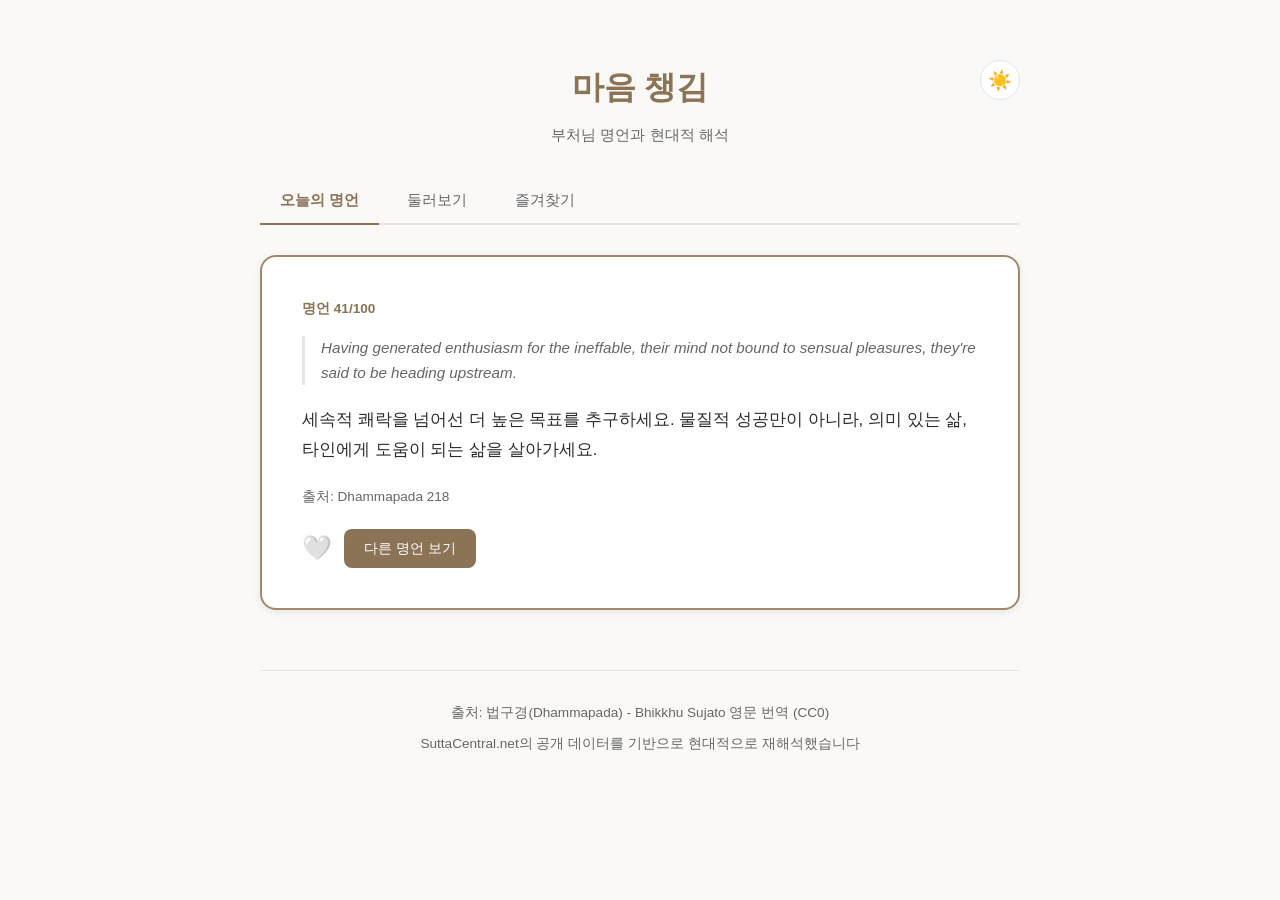
==== index.html @ 6ee881f9 "Add files via upload" ====
<!DOCTYPE html>
<html lang="ko">
<head>
    <meta charset="UTF-8">
    <meta name="viewport" content="width=device-width, initial-scale=1.0">
    <title>마음 챙김 - 부처님 명언</title>
    <meta name="description" content="매일 새로운 부처님 명언으로 마음을 챙기세요">
    <link rel="stylesheet" href="style.css">
</head>
<body>
    <div class="container">
        <header>
            <h1>마음 챙김</h1>
            <p class="subtitle">부처님 명언과 현대적 해석</p>
            <div class="header-controls">
                <button id="dark-mode-toggle" class="icon-btn" aria-label="다크모드 전환">
                    <span class="sun">☀️</span>
                    <span class="moon">🌙</span>
                </button>
            </div>
        </header>

        <nav class="tabs">
            <button class="tab-btn active" data-tab="today">오늘의 명언</button>
            <button class="tab-btn" data-tab="browse">둘러보기</button>
            <button class="tab-btn" data-tab="favorites">즐겨찾기</button>
        </nav>

        <!-- 오늘의 명언 -->
        <div id="today-tab" class="tab-content active">
            <div class="quote-card featured">
                <div class="quote-number">명언 <span id="today-number"></span>/100</div>
                <div class="quote-original" id="today-original"></div>
                <div class="quote-modern" id="today-modern"></div>
                <div class="quote-source" id="today-source"></div>
                <div class="quote-actions">
                    <button class="btn-favorite" id="today-favorite" aria-label="즐겨찾기">
                        <span class="heart">🤍</span>
                    </button>
                    <button class="btn-random" id="random-btn">다른 명언 보기</button>
                </div>
            </div>
        </div>

        <!-- 둘러보기 -->
        <div id="browse-tab" class="tab-content">
            <div class="filter-bar">
                <label for="category-filter">카테고리:</label>
                <select id="category-filter">
                    <option value="all">전체</option>
                </select>
                <input type="search" id="search-box" placeholder="검색...">
            </div>
            <div id="quotes-list" class="quotes-list"></div>
        </div>

        <!-- 즐겨찾기 -->
        <div id="favorites-tab" class="tab-content">
            <div id="favorites-list" class="quotes-list"></div>
            <div id="favorites-empty" class="empty-state">
                <p>아직 즐겨찾기한 명언이 없습니다.</p>
                <p>마음에 드는 명언을 ❤️ 버튼으로 저장해보세요.</p>
            </div>
        </div>

        <footer>
            <p>출처: 법구경(Dhammapada) - Bhikkhu Sujato 영문 번역 (CC0)</p>
            <p>SuttaCentral.net의 공개 데이터를 기반으로 현대적으로 재해석했습니다</p>
        </footer>
    </div>

    <script src="app.js"></script>
</body>
</html>
---- style.css ----
:root {
    --bg-color: #faf9f7;
    --card-bg: #ffffff;
    --text-primary: #2c2c2c;
    --text-secondary: #666;
    --accent: #8b7355;
    --accent-light: #a08968;
    --border: #e5e5e5;
    --shadow: rgba(0, 0, 0, 0.08);
    --transition: all 0.3s ease;
}

[data-theme="dark"] {
    --bg-color: #1a1a1a;
    --card-bg: #2a2a2a;
    --text-primary: #e8e8e8;
    --text-secondary: #a8a8a8;
    --accent: #b8a188;
    --accent-light: #c8b098;
    --border: #3a3a3a;
    --shadow: rgba(0, 0, 0, 0.3);
}

* {
    margin: 0;
    padding: 0;
    box-sizing: border-box;
}

body {
    font-family: -apple-system, BlinkMacSystemFont, 'Segoe UI', 'Noto Sans KR', sans-serif;
    background-color: var(--bg-color);
    color: var(--text-primary);
    line-height: 1.7;
    transition: var(--transition);
    min-height: 100vh;
}

.container {
    max-width: 800px;
    margin: 0 auto;
    padding: 20px;
}

/* Header */
header {
    text-align: center;
    padding: 40px 0 30px;
    position: relative;
}

header h1 {
    font-size: 2rem;
    font-weight: 700;
    color: var(--accent);
    margin-bottom: 8px;
}

header .subtitle {
    color: var(--text-secondary);
    font-size: 0.95rem;
}

.header-controls {
    position: absolute;
    top: 40px;
    right: 0;
}

.icon-btn {
    background: var(--card-bg);
    border: 1px solid var(--border);
    border-radius: 50%;
    width: 40px;
    height: 40px;
    cursor: pointer;
    font-size: 1.2rem;
    display: flex;
    align-items: center;
    justify-content: center;
    transition: var(--transition);
}

.icon-btn:hover {
    transform: scale(1.1);
    border-color: var(--accent);
}

[data-theme="light"] .moon {
    display: none;
}

[data-theme="dark"] .sun {
    display: none;
}

/* Tabs */
.tabs {
    display: flex;
    gap: 8px;
    margin-bottom: 30px;
    border-bottom: 2px solid var(--border);
}

.tab-btn {
    background: none;
    border: none;
    padding: 12px 20px;
    font-size: 0.95rem;
    color: var(--text-secondary);
    cursor: pointer;
    border-bottom: 2px solid transparent;
    margin-bottom: -2px;
    transition: var(--transition);
}

.tab-btn:hover {
    color: var(--accent);
}

.tab-btn.active {
    color: var(--accent);
    border-bottom-color: var(--accent);
    font-weight: 600;
}

/* Tab Content */
.tab-content {
    display: none;
}

.tab-content.active {
    display: block;
    animation: fadeIn 0.4s ease;
}

@keyframes fadeIn {
    from {
        opacity: 0;
        transform: translateY(10px);
    }
    to {
        opacity: 1;
        transform: translateY(0);
    }
}

/* Quote Card */
.quote-card {
    background: var(--card-bg);
    border-radius: 16px;
    padding: 32px;
    margin-bottom: 20px;
    box-shadow: 0 2px 8px var(--shadow);
    transition: var(--transition);
}

.quote-card.featured {
    padding: 40px;
    border: 2px solid var(--accent-light);
}

.quote-card:hover {
    box-shadow: 0 4px 16px var(--shadow);
    transform: translateY(-2px);
}

.quote-number {
    font-size: 0.85rem;
    color: var(--accent);
    font-weight: 600;
    margin-bottom: 16px;
}

.quote-original {
    font-size: 0.95rem;
    color: var(--text-secondary);
    line-height: 1.6;
    margin-bottom: 20px;
    padding-left: 16px;
    border-left: 3px solid var(--border);
    font-style: italic;
}

.quote-modern {
    font-size: 1.05rem;
    color: var(--text-primary);
    line-height: 1.8;
    margin-bottom: 20px;
}

.quote-source {
    font-size: 0.85rem;
    color: var(--text-secondary);
    margin-bottom: 20px;
}

.quote-actions {
    display: flex;
    gap: 12px;
    align-items: center;
}

.btn-favorite {
    background: none;
    border: none;
    font-size: 1.5rem;
    cursor: pointer;
    transition: var(--transition);
}

.btn-favorite:hover {
    transform: scale(1.2);
}

.btn-favorite.active .heart {
    content: '❤️';
}

.btn-random {
    background: var(--accent);
    color: white;
    border: none;
    padding: 10px 20px;
    border-radius: 8px;
    cursor: pointer;
    font-size: 0.9rem;
    font-weight: 500;
    transition: var(--transition);
}

.btn-random:hover {
    background: var(--accent-light);
    transform: translateY(-1px);
}

/* Filter Bar */
.filter-bar {
    display: flex;
    gap: 12px;
    margin-bottom: 24px;
    flex-wrap: wrap;
    align-items: center;
}

.filter-bar label {
    color: var(--text-secondary);
    font-size: 0.9rem;
}

.filter-bar select,
.filter-bar input[type="search"] {
    background: var(--card-bg);
    border: 1px solid var(--border);
    border-radius: 8px;
    padding: 10px 16px;
    color: var(--text-primary);
    font-size: 0.9rem;
    transition: var(--transition);
}

.filter-bar select {
    cursor: pointer;
}

.filter-bar input[type="search"] {
    flex: 1;
    min-width: 200px;
}

.filter-bar select:focus,
.filter-bar input[type="search"]:focus {
    outline: none;
    border-color: var(--accent);
}

/* Quotes List */
.quotes-list {
    display: grid;
    gap: 16px;
}

.quote-card.compact {
    padding: 20px;
    cursor: pointer;
}

.quote-card.compact .quote-original {
    font-size: 0.85rem;
    margin-bottom: 12px;
}

.quote-card.compact .quote-modern {
    font-size: 0.95rem;
    margin-bottom: 12px;
}

/* Empty State */
.empty-state {
    text-align: center;
    padding: 60px 20px;
    color: var(--text-secondary);
}

.empty-state p {
    margin-bottom: 12px;
}

/* Footer */
footer {
    margin-top: 60px;
    padding: 30px 0;
    text-align: center;
    color: var(--text-secondary);
    font-size: 0.85rem;
    border-top: 1px solid var(--border);
}

footer p {
    margin-bottom: 8px;
}

/* Responsive */
@media (max-width: 600px) {
    .container {
        padding: 16px;
    }

    header h1 {
        font-size: 1.6rem;
    }

    .quote-card {
        padding: 24px;
    }

    .quote-card.featured {
        padding: 28px;
    }

    .tabs {
        gap: 4px;
    }

    .tab-btn {
        padding: 10px 12px;
        font-size: 0.85rem;
    }

    .filter-bar {
        flex-direction: column;
        align-items: stretch;
    }

    .filter-bar select,
    .filter-bar input[type="search"] {
        width: 100%;
    }
}

/* Scrollbar */
::-webkit-scrollbar {
    width: 8px;
}

::-webkit-scrollbar-track {
    background: var(--bg-color);
}

::-webkit-scrollbar-thumb {
    background: var(--border);
    border-radius: 4px;
}

::-webkit-scrollbar-thumb:hover {
    background: var(--accent);
}
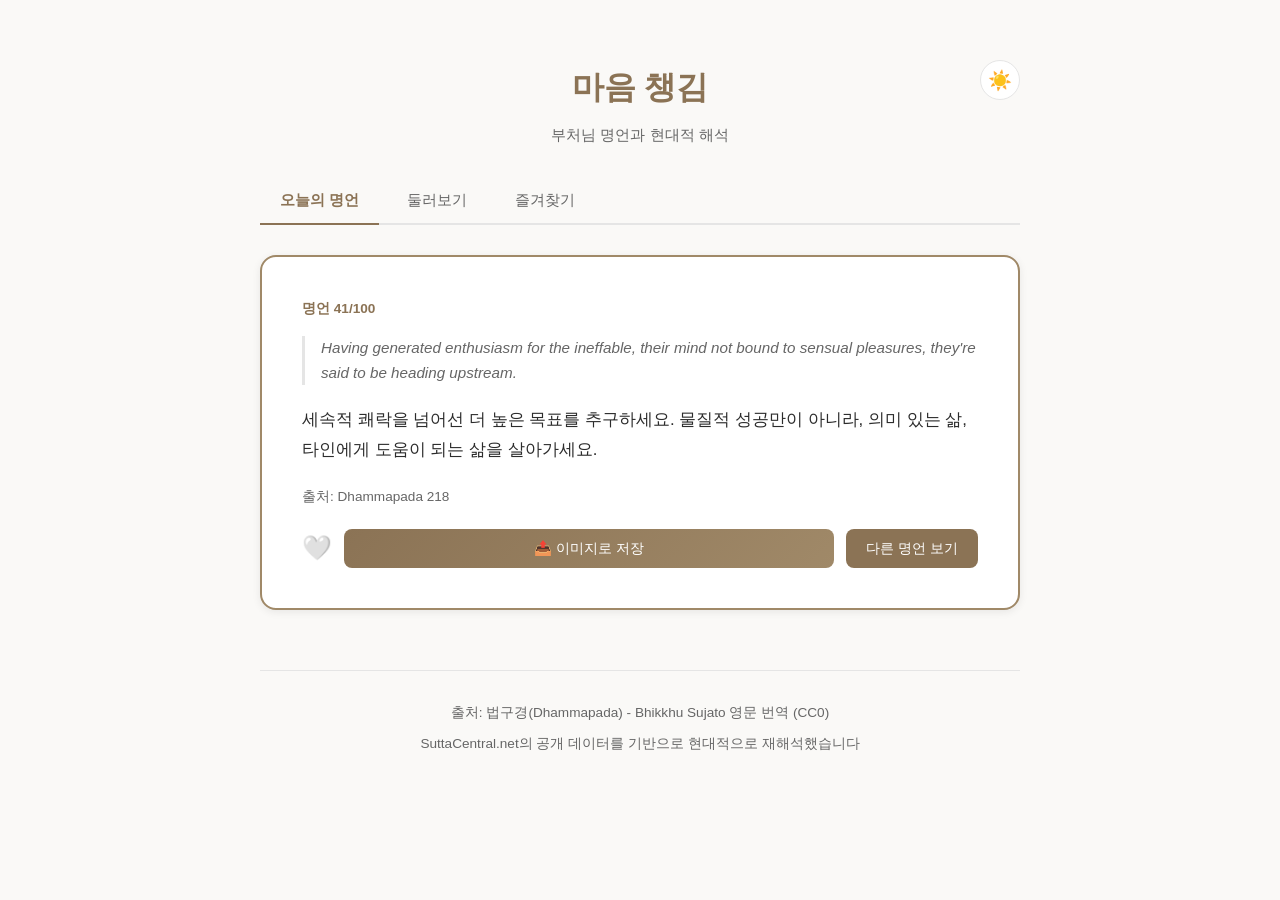
==== commit a7e8ebfd: "Add image sharing feature with Unsplash backgrounds and Canvas API Implemented a comprehensive quote" ====
--- a/index.html
+++ b/index.html
@@ -37,6 +37,9 @@
                     <button class="btn-favorite" id="today-favorite" aria-label="즐겨찾기">
                         <span class="heart">🤍</span>
                     </button>
+                    <button class="btn-share" id="today-share" aria-label="이미지로 공유">
+                        📤 이미지로 저장
+                    </button>
                     <button class="btn-random" id="random-btn">다른 명언 보기</button>
                 </div>
             </div>
@@ -69,6 +72,32 @@
         </footer>
     </div>
 
+    <!-- Loading Modal -->
+    <div id="loading-modal" class="modal">
+        <div class="modal-content loading">
+            <div class="spinner"></div>
+            <p id="loading-message">이미지를 생성하는 중...</p>
+        </div>
+    </div>
+
+    <!-- Share Modal -->
+    <div id="share-modal" class="modal">
+        <div class="modal-content share-modal">
+            <div class="modal-header">
+                <h2>명언 이미지 저장</h2>
+                <button class="modal-close" onclick="hideShareModal()">✕</button>
+            </div>
+            <div id="share-preview" class="share-preview"></div>
+            <div class="modal-actions">
+                <button id="change-bg-btn" class="btn-secondary">🔄 배경 바꾸기</button>
+                <button id="download-btn" class="btn-primary">💾 다운로드</button>
+            </div>
+            <div class="modal-footer">
+                <p class="modal-hint">배경 이미지: Unsplash</p>
+            </div>
+        </div>
+    </div>
+
     <script src="app.js"></script>
 </body>
 </html>
--- a/style.css
+++ b/style.css
@@ -375,3 +375,234 @@
 ::-webkit-scrollbar-thumb:hover {
     background: var(--accent);
 }
+
+/* Share Button */
+.btn-share {
+    background: linear-gradient(135deg, var(--accent) 0%, var(--accent-light) 100%);
+    color: white;
+    border: none;
+    padding: 10px 20px;
+    border-radius: 8px;
+    cursor: pointer;
+    font-size: 0.9rem;
+    font-weight: 500;
+    transition: var(--transition);
+    flex: 1;
+}
+
+.btn-share:hover {
+    transform: translateY(-1px);
+    box-shadow: 0 4px 12px rgba(139, 115, 85, 0.3);
+}
+
+.btn-share-mini {
+    background: var(--card-bg);
+    border: 1px solid var(--border);
+    border-radius: 6px;
+    padding: 6px 12px;
+    cursor: pointer;
+    font-size: 1rem;
+    transition: var(--transition);
+}
+
+.btn-share-mini:hover {
+    background: var(--accent);
+    border-color: var(--accent);
+    transform: scale(1.1);
+}
+
+/* Modal */
+.modal {
+    display: none;
+    position: fixed;
+    top: 0;
+    left: 0;
+    width: 100%;
+    height: 100%;
+    background: rgba(0, 0, 0, 0.7);
+    z-index: 1000;
+    align-items: center;
+    justify-content: center;
+    padding: 20px;
+    backdrop-filter: blur(4px);
+}
+
+.modal-content {
+    background: var(--card-bg);
+    border-radius: 16px;
+    max-width: 600px;
+    width: 100%;
+    max-height: 90vh;
+    overflow-y: auto;
+    box-shadow: 0 8px 32px rgba(0, 0, 0, 0.3);
+    animation: modalSlideIn 0.3s ease;
+}
+
+@keyframes modalSlideIn {
+    from {
+        opacity: 0;
+        transform: translateY(-30px) scale(0.95);
+    }
+    to {
+        opacity: 1;
+        transform: translateY(0) scale(1);
+    }
+}
+
+/* Loading Modal */
+.modal-content.loading {
+    padding: 60px 40px;
+    text-align: center;
+    max-width: 400px;
+}
+
+.spinner {
+    width: 50px;
+    height: 50px;
+    border: 4px solid var(--border);
+    border-top-color: var(--accent);
+    border-radius: 50%;
+    animation: spin 1s linear infinite;
+    margin: 0 auto 20px;
+}
+
+@keyframes spin {
+    to {
+        transform: rotate(360deg);
+    }
+}
+
+#loading-message {
+    color: var(--text-primary);
+    font-size: 1rem;
+}
+
+/* Share Modal */
+.modal-content.share-modal {
+    padding: 0;
+}
+
+.modal-header {
+    padding: 24px 28px;
+    border-bottom: 1px solid var(--border);
+    display: flex;
+    justify-content: space-between;
+    align-items: center;
+}
+
+.modal-header h2 {
+    font-size: 1.3rem;
+    color: var(--text-primary);
+    margin: 0;
+}
+
+.modal-close {
+    background: none;
+    border: none;
+    font-size: 1.5rem;
+    color: var(--text-secondary);
+    cursor: pointer;
+    width: 32px;
+    height: 32px;
+    display: flex;
+    align-items: center;
+    justify-content: center;
+    border-radius: 50%;
+    transition: var(--transition);
+}
+
+.modal-close:hover {
+    background: var(--border);
+    color: var(--text-primary);
+}
+
+.share-preview {
+    padding: 28px;
+    background: var(--bg-color);
+}
+
+.modal-actions {
+    padding: 20px 28px;
+    display: flex;
+    gap: 12px;
+}
+
+.btn-primary,
+.btn-secondary {
+    flex: 1;
+    padding: 12px 24px;
+    border-radius: 8px;
+    font-size: 0.95rem;
+    font-weight: 600;
+    cursor: pointer;
+    transition: var(--transition);
+    border: none;
+}
+
+.btn-primary {
+    background: linear-gradient(135deg, var(--accent) 0%, var(--accent-light) 100%);
+    color: white;
+}
+
+.btn-primary:hover {
+    transform: translateY(-2px);
+    box-shadow: 0 4px 12px rgba(139, 115, 85, 0.4);
+}
+
+.btn-secondary {
+    background: var(--card-bg);
+    color: var(--text-primary);
+    border: 1px solid var(--border);
+}
+
+.btn-secondary:hover {
+    background: var(--bg-color);
+    border-color: var(--accent);
+}
+
+.modal-footer {
+    padding: 0 28px 24px;
+}
+
+.modal-hint {
+    font-size: 0.85rem;
+    color: var(--text-secondary);
+    text-align: center;
+}
+
+/* Responsive Modal */
+@media (max-width: 600px) {
+    .modal {
+        padding: 12px;
+    }
+
+    .modal-content {
+        max-height: 95vh;
+    }
+
+    .modal-header {
+        padding: 20px;
+    }
+
+    .modal-header h2 {
+        font-size: 1.1rem;
+    }
+
+    .share-preview {
+        padding: 20px;
+    }
+
+    .modal-actions {
+        padding: 16px 20px;
+        flex-direction: column;
+    }
+
+    .btn-primary,
+    .btn-secondary {
+        width: 100%;
+    }
+
+    .modal-footer {
+        padding: 0 20px 20px;
+    }
+}
